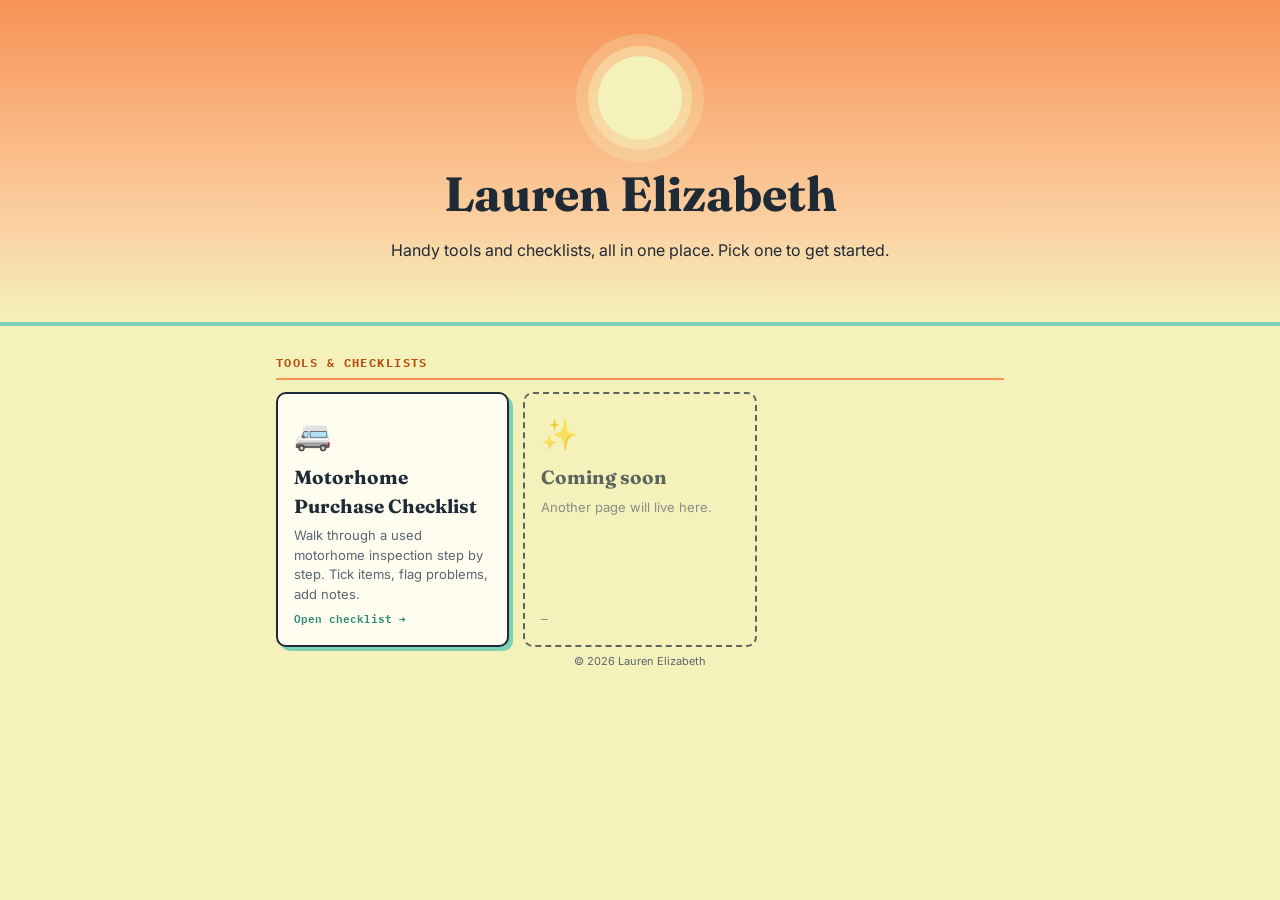
==== index.html @ 99475437 "Page Creation Beta" ====
<!DOCTYPE html>
<html lang="en">

<head>
  <meta charset="UTF-8">
  <meta name="viewport" content="width=device-width, initial-scale=1.0">
  <title>Lauren Elizabeth — Home</title>
  <link rel="preconnect" href="https://fonts.googleapis.com">
  <link
    href="https://fonts.googleapis.com/css2?family=Fraunces:opsz,wght@9..144,600;9..144,700&family=Inter:wght@400;500;600;700&family=IBM+Plex+Mono:wght@500;600&display=swap"
    rel="stylesheet">
  <link rel="stylesheet" href="styles.css">
</head>

<body>

  <header class="hero">
    <div class="sun" aria-hidden="true"></div>
    <h1>Lauren Elizabeth</h1>
    <p>Handy tools and checklists, all in one place. Pick one to get started.</p>
  </header>

  <main class="hub">
    <h2>Tools &amp; Checklists</h2>
    <div class="tile-grid">

      <a class="tile" href="motorhome-checklist.html">
        <span class="emoji" aria-hidden="true">🚐</span>
        <span class="t-title">Motorhome Purchase Checklist</span>
        <span class="t-desc">Walk through a used motorhome inspection step by step. Tick items, flag problems, add
          notes.</span>
        <span class="t-go">Open checklist →</span>
      </a>

      <!-- To add a new page later: copy the block above, change the href, emoji, title and description. -->

      <div class="tile soon" aria-disabled="true">
        <span class="emoji" aria-hidden="true">✨</span>
        <span class="t-title">Coming soon</span>
        <span class="t-desc">Another page will live here.</span>
        <span class="t-go">—</span>
      </div>

    </div>
  </main>

  <footer>© <span id="yr"></span> Lauren Elizabeth</footer>
  <script>document.getElementById("yr").textContent = new Date().getFullYear();</script>
</body>

</html>
---- styles.css ----
/* ==========================================================
   Summer Sunrise theme — shared by index.html and
   motorhome-checklist.html
   Palette: #F4F1BB  #F79256  #FBD1A2  #7DCFB6
   ========================================================== */
:root{
  --butter:#F4F1BB;      /* soft yellow  */
  --orange:#F79256;      /* sunrise orange */
  --peach:#FBD1A2;       /* peach */
  --teal:#7DCFB6;        /* seafoam */

  --ink:#1F2A37;         /* body text / headings */
  --ink-soft:#5B6672;    /* secondary text */
  --teal-deep:#2B8A72;   /* readable teal for text & borders */
  --orange-deep:#B9500F; /* readable orange for text */
  --paper:#FFFDF0;       /* card background */
  --line:rgba(31,42,55,.12);
}

*{box-sizing:border-box;}
html,body{margin:0;padding:0;}
html{scroll-behavior:smooth;}
body{
  background:var(--butter);
  color:var(--ink);
  font-family:'Inter',system-ui,sans-serif;
  -webkit-font-smoothing:antialiased;
  line-height:1.5;
  padding-bottom:80px;
}
.mono{font-family:'IBM Plex Mono',monospace;}
.display{font-family:'Fraunces',serif;}
a{color:inherit;}

/* ---------- Header "data plate" ---------- */
.plate-wrap{
  background:linear-gradient(180deg,var(--orange) 0%,var(--peach) 100%);
  padding:22px 16px 18px;
  border-bottom:4px solid var(--teal);
}
.plate{
  max-width:760px;margin:0 auto;position:relative;
  background:var(--paper);
  border:2px solid var(--ink);
  border-radius:8px;
  padding:18px 20px 16px;
  box-shadow:4px 4px 0 rgba(31,42,55,.18);
}
.rivet{
  position:absolute;width:7px;height:7px;border-radius:50%;
  background:var(--orange);
  box-shadow:inset 0 -1px 1px rgba(0,0,0,.35);
}
.rivet.tl{top:8px;left:8px;} .rivet.tr{top:8px;right:8px;}
.rivet.bl{bottom:8px;left:8px;} .rivet.br{bottom:8px;right:8px;}
.plate-eyebrow{
  color:var(--orange-deep);font-size:11px;letter-spacing:.14em;
  text-transform:uppercase;margin:0 0 4px;font-weight:700;
}
.plate-title{
  font-family:'Fraunces',serif;font-size:28px;font-weight:700;
  margin:0 0 14px;color:var(--ink);
}
.back-link{
  display:inline-block;margin:0 0 10px;font-family:'IBM Plex Mono',monospace;
  font-size:11px;text-decoration:none;color:var(--ink);
  border-bottom:1px solid var(--ink);
}
.back-link:hover{color:var(--orange-deep);border-color:var(--orange-deep);}

.plate-fields{display:grid;grid-template-columns:1fr 1fr;gap:10px 16px;}
.pf{display:flex;flex-direction:column;gap:3px;}
.pf label{
  color:var(--ink-soft);font-size:9.5px;letter-spacing:.1em;
  text-transform:uppercase;font-weight:700;
}
.pf input{
  background:transparent;border:none;border-bottom:1.5px solid var(--ink);
  color:var(--ink);font-family:'IBM Plex Mono',monospace;font-size:13.5px;
  padding:3px 2px 5px;outline:none;
}
.pf input::placeholder{color:rgba(31,42,55,.35);}
.pf input:focus{border-bottom-color:var(--orange);}

.gauge-row{max-width:760px;margin:14px auto 0;}
.gauge-label{
  display:flex;justify-content:space-between;color:var(--ink);
  font-size:11px;letter-spacing:.08em;text-transform:uppercase;
  margin-bottom:5px;font-weight:600;
}
.gauge-track{height:9px;border-radius:5px;background:rgba(31,42,55,.18);overflow:hidden;}
.gauge-fill{height:100%;background:var(--teal-deep);transition:width .25s ease;}

/* ---------- Sticky section nav ---------- */
.nav-wrap{
  position:sticky;top:0;z-index:20;background:var(--butter);
  border-bottom:1px solid var(--line);padding:8px 0;
}
.mini-gauge-row{display:flex;align-items:center;gap:8px;padding:0 12px 7px;}
.mini-gauge-text,.mini-gauge-pct{
  font-family:'IBM Plex Mono',monospace;font-size:10px;white-space:nowrap;
}
.mini-gauge-text{color:var(--ink-soft);}
.mini-gauge-pct{font-weight:600;}
.mini-gauge-track{flex:1;height:6px;border-radius:3px;background:var(--peach);overflow:hidden;}
.mini-gauge-fill{height:100%;background:var(--teal-deep);transition:width .25s ease;}
.nav-scroll{display:flex;gap:6px;overflow-x:auto;padding:0 12px;scrollbar-width:none;}
.nav-scroll::-webkit-scrollbar{display:none;}
.nav-chip{
  flex:0 0 auto;font-family:'IBM Plex Mono',monospace;font-size:11px;
  padding:6px 11px;border-radius:20px;border:1.5px solid var(--line);
  background:var(--paper);color:var(--ink);white-space:nowrap;cursor:pointer;
}
.nav-chip:hover{background:var(--peach);}
.nav-chip.complete{background:var(--teal);border-color:var(--teal-deep);}
.nav-chip.has-flag{border-color:var(--orange);background:#FFE3CC;}

/* ---------- Body ---------- */
.container{max-width:760px;margin:0 auto;padding:18px 14px 0;}

.card-note{
  background:var(--paper);border:1px solid var(--line);
  border-left:5px solid var(--orange);border-radius:8px;
  padding:14px 16px;margin-bottom:18px;font-size:14px;
}
.card-note h3{
  margin:0 0 6px;font-size:12px;text-transform:uppercase;
  letter-spacing:.08em;color:var(--orange-deep);font-weight:700;
}
.card-note p{margin:0 0 8px;} .card-note p:last-child{margin:0;}

.section{
  margin-bottom:18px;background:var(--paper);
  border:1px solid var(--line);border-radius:8px;overflow:hidden;
}
.section-head{
  display:flex;align-items:center;justify-content:space-between;
  padding:13px 16px;cursor:pointer;background:var(--peach);
  border-bottom:1px solid var(--line);
}
.section-head:hover{background:#F9C690;}
.section-head-left{display:flex;align-items:baseline;gap:9px;}
.section-num{font-family:'IBM Plex Mono',monospace;font-size:11px;color:var(--orange-deep);font-weight:700;}
.section-title{font-family:'Fraunces',serif;font-size:17px;font-weight:700;}
.section-count{font-family:'IBM Plex Mono',monospace;font-size:11px;color:var(--ink);}
.chevron{transition:transform .2s ease;color:var(--ink);font-size:13px;margin-left:8px;}
.section.collapsed .chevron{transform:rotate(-90deg);}
.section.collapsed .section-body{display:none;}
.section-body{padding:6px 6px 10px;}
.section.is-complete .section-head{background:var(--teal);}

.section-intro{
  margin:8px 10px 4px;padding:8px 12px;font-size:13px;
  background:var(--butter);border-radius:6px;color:var(--ink);
}
.group-title{
  margin:14px 14px 2px;font-family:'IBM Plex Mono',monospace;font-size:11px;
  letter-spacing:.1em;text-transform:uppercase;font-weight:700;
  color:var(--teal-deep);border-bottom:2px solid var(--teal);padding-bottom:4px;
}

/* ---------- Checklist items ---------- */
.item{padding:8px 14px;border-bottom:1px solid var(--line);}
.item:last-child{border-bottom:none;}
.item-row{display:flex;gap:10px;align-items:flex-start;}
.item input[type=checkbox]{
  appearance:none;-webkit-appearance:none;flex:0 0 auto;
  width:22px;height:22px;margin:1px 0 0;border:2px solid var(--ink);
  border-radius:5px;background:#fff;cursor:pointer;position:relative;
}
.item input[type=checkbox]:checked{background:var(--teal);border-color:var(--teal-deep);}
.item input[type=checkbox]:checked::after{
  content:"";position:absolute;left:6px;top:1px;width:5px;height:11px;
  border:solid var(--ink);border-width:0 2.5px 2.5px 0;transform:rotate(45deg);
}
.item input[type=checkbox]:focus-visible{outline:3px solid var(--orange);outline-offset:2px;}
.item-label{flex:1;font-size:14px;cursor:pointer;}
.item.checked .item-label{color:var(--ink-soft);text-decoration:line-through;text-decoration-color:rgba(31,42,55,.3);}
.item-tools{display:flex;gap:6px;flex:0 0 auto;}
.tool-btn{
  font-family:'IBM Plex Mono',monospace;font-size:10.5px;
  border:1px solid var(--line);background:#fff;color:var(--ink-soft);
  border-radius:12px;padding:2px 8px;cursor:pointer;
}
.tool-btn:hover{background:var(--peach);color:var(--ink);}
.tool-btn.on{background:var(--orange);border-color:var(--orange-deep);color:var(--ink);font-weight:600;}
.item.flagged{background:#FFEBD9;}
.note-box{display:none;margin:7px 0 2px 32px;}
.note-box.open{display:block;}

textarea,.table-input{
  width:100%;border:1px solid var(--line);border-radius:5px;padding:7px 8px;
  font-family:'Inter',sans-serif;font-size:13px;background:#fff;color:var(--ink);
}
textarea{min-height:52px;resize:vertical;}
textarea:focus,.table-input:focus{outline:2px solid var(--orange);outline-offset:0;}

/* ---------- Unit details & notes tables ---------- */
.field-grid{display:grid;grid-template-columns:1fr 1fr;gap:10px 14px;padding:12px 14px 6px;}
.field-grid .pf label{color:var(--ink-soft);}
.field-grid .pf input{
  border:1px solid var(--line);border-radius:5px;background:#fff;padding:7px 8px;
  font-size:13px;
}
.field-grid .pf.wide{grid-column:1/-1;}
.issues{width:100%;border-collapse:collapse;font-size:13px;}
.issues th{
  text-align:left;font-family:'IBM Plex Mono',monospace;font-size:10px;
  letter-spacing:.08em;text-transform:uppercase;color:var(--ink-soft);padding:4px 4px;
}
.issues td{padding:3px 3px;}
.issues td.chk{text-align:center;width:44px;}
.issues-wrap{padding:8px 10px;overflow-x:auto;}
.issues-wrap .table-input{min-width:90px;}

/* ---------- Red flags ---------- */
.section.redflags .section-head{background:#FFC9A8;}
.redflag-list{list-style:none;margin:0;padding:6px 14px;}
.redflag-list li{padding:6px 0 6px 26px;position:relative;border-bottom:1px solid var(--line);font-size:14px;}
.redflag-list li:last-child{border-bottom:none;}
.redflag-list li::before{content:"⚑";position:absolute;left:2px;color:var(--orange-deep);}

/* ---------- Summary ---------- */
.summary{
  background:var(--ink);color:var(--butter);border-radius:8px;
  padding:18px 16px;margin:22px 0;
}
.summary h2{font-family:'Fraunces',serif;font-size:20px;margin:0 0 12px;}
.summary-grid{display:grid;grid-template-columns:repeat(3,1fr);gap:8px;margin-bottom:14px;}
.sg-cell{
  background:rgba(244,241,187,.08);border:1px solid rgba(244,241,187,.2);
  border-radius:6px;text-align:center;padding:8px 4px;
}
.sg-num{font-family:'IBM Plex Mono',monospace;font-size:20px;font-weight:600;}
.sg-label{font-size:9.5px;letter-spacing:.06em;text-transform:uppercase;opacity:.75;margin-top:2px;}
.flag-list{
  background:rgba(247,146,86,.18);border:1px solid rgba(247,146,86,.6);
  border-radius:6px;padding:10px 12px;font-size:13px;margin-bottom:12px;
}
.flag-list .fl-title{color:var(--peach);font-weight:700;font-size:11px;letter-spacing:.06em;text-transform:uppercase;margin-bottom:6px;}
.flag-list ul{margin:0;padding-left:16px;}
.btn-row{display:flex;gap:8px;flex-wrap:wrap;}
button.action{
  font-family:'IBM Plex Mono',monospace;font-size:12px;letter-spacing:.03em;
  padding:9px 14px;border-radius:6px;border:1.5px solid var(--teal);
  background:transparent;color:var(--teal);cursor:pointer;
}
button.action:hover{background:var(--teal);color:var(--ink);}
button.action.reset{border-color:var(--orange);color:var(--orange);}
button.action.reset:hover{background:var(--orange);color:var(--ink);}

.phase-btns{display:flex;gap:6px;justify-content:flex-end;margin:0 0 10px;}
.phase-btn{
  font-family:'IBM Plex Mono',monospace;font-size:10.5px;padding:4px 10px;
  border-radius:14px;border:1.5px solid var(--teal-deep);background:var(--paper);
  color:var(--teal-deep);cursor:pointer;font-weight:600;
}
.phase-btn:hover{background:var(--teal-deep);color:#fff;}

.save-toast{
  position:fixed;bottom:14px;left:50%;transform:translateX(-50%);
  background:var(--ink);color:var(--butter);font-family:'IBM Plex Mono',monospace;
  font-size:11px;padding:7px 14px;border-radius:20px;opacity:0;
  transition:opacity .3s ease;pointer-events:none;z-index:50;
}
.save-toast.show{opacity:.95;}
footer{max-width:760px;margin:0 auto;padding:6px 14px 30px;font-size:11px;color:var(--ink-soft);text-align:center;}
.sources{font-size:12px;color:var(--ink-soft);}
.sources ul{margin:6px 0 0;padding-left:18px;}

/* ==========================================================
   Landing page
   ========================================================== */
.hero{
  background:linear-gradient(180deg,var(--orange) 0%,var(--peach) 70%,var(--butter) 100%);
  padding:56px 18px 60px;text-align:center;border-bottom:4px solid var(--teal);
}
.hero .sun{
  width:84px;height:84px;border-radius:50%;margin:0 auto 18px;
  background:var(--butter);box-shadow:0 0 0 10px rgba(244,241,187,.45),0 0 0 22px rgba(244,241,187,.25);
}
.hero h1{font-family:'Fraunces',serif;font-size:clamp(32px,7vw,48px);margin:0 0 8px;font-weight:700;}
.hero p{max-width:520px;margin:0 auto;font-size:16px;}
.hub{max-width:760px;margin:0 auto;padding:28px 16px 0;}
.hub h2{
  font-family:'IBM Plex Mono',monospace;font-size:12px;letter-spacing:.12em;
  text-transform:uppercase;color:var(--orange-deep);margin:0 0 12px;
  border-bottom:2px solid var(--orange);padding-bottom:6px;
}
.tile-grid{display:grid;grid-template-columns:repeat(auto-fill,minmax(220px,1fr));gap:14px;}
.tile{
  display:flex;flex-direction:column;gap:6px;text-decoration:none;
  background:var(--paper);border:2px solid var(--ink);border-radius:10px;
  padding:18px 16px;box-shadow:4px 4px 0 var(--teal);
  transition:transform .12s ease,box-shadow .12s ease;
}
.tile:hover,.tile:focus-visible{transform:translate(-2px,-2px);box-shadow:6px 6px 0 var(--orange);outline:none;}
.tile .emoji{font-size:30px;}
.tile .t-title{font-family:'Fraunces',serif;font-size:19px;font-weight:700;}
.tile .t-desc{font-size:13px;color:var(--ink-soft);}
.tile .t-go{margin-top:auto;font-family:'IBM Plex Mono',monospace;font-size:11px;font-weight:600;color:var(--teal-deep);}
.tile.soon{
  border-style:dashed;box-shadow:none;background:transparent;
  cursor:default;opacity:.7;
}
.tile.soon:hover{transform:none;box-shadow:none;}
.tile.soon .t-go{color:var(--ink-soft);}

/* ---------- Small screens ---------- */
@media (max-width:520px){
  .plate-fields,.field-grid{grid-template-columns:1fr;}
  .plate-title{font-size:23px;}
  .item-row{flex-wrap:wrap;}
  .item-tools{margin-left:32px;}
}

/* ---------- Print ---------- */
@media print{
  body{background:#fff;padding:0;}
  .nav-wrap,.btn-row,.phase-btns,.tool-btn,.save-toast,.back-link{display:none !important;}
  .section.collapsed .section-body{display:block !important;}
  .note-box.open{display:block !important;}
  .section{break-inside:avoid-page;}
  .plate-wrap{background:#fff;border-bottom:2px solid var(--ink);}
  .summary{background:#fff;color:var(--ink);border:1px solid var(--ink);}
  .sg-cell{border-color:var(--ink);}
}
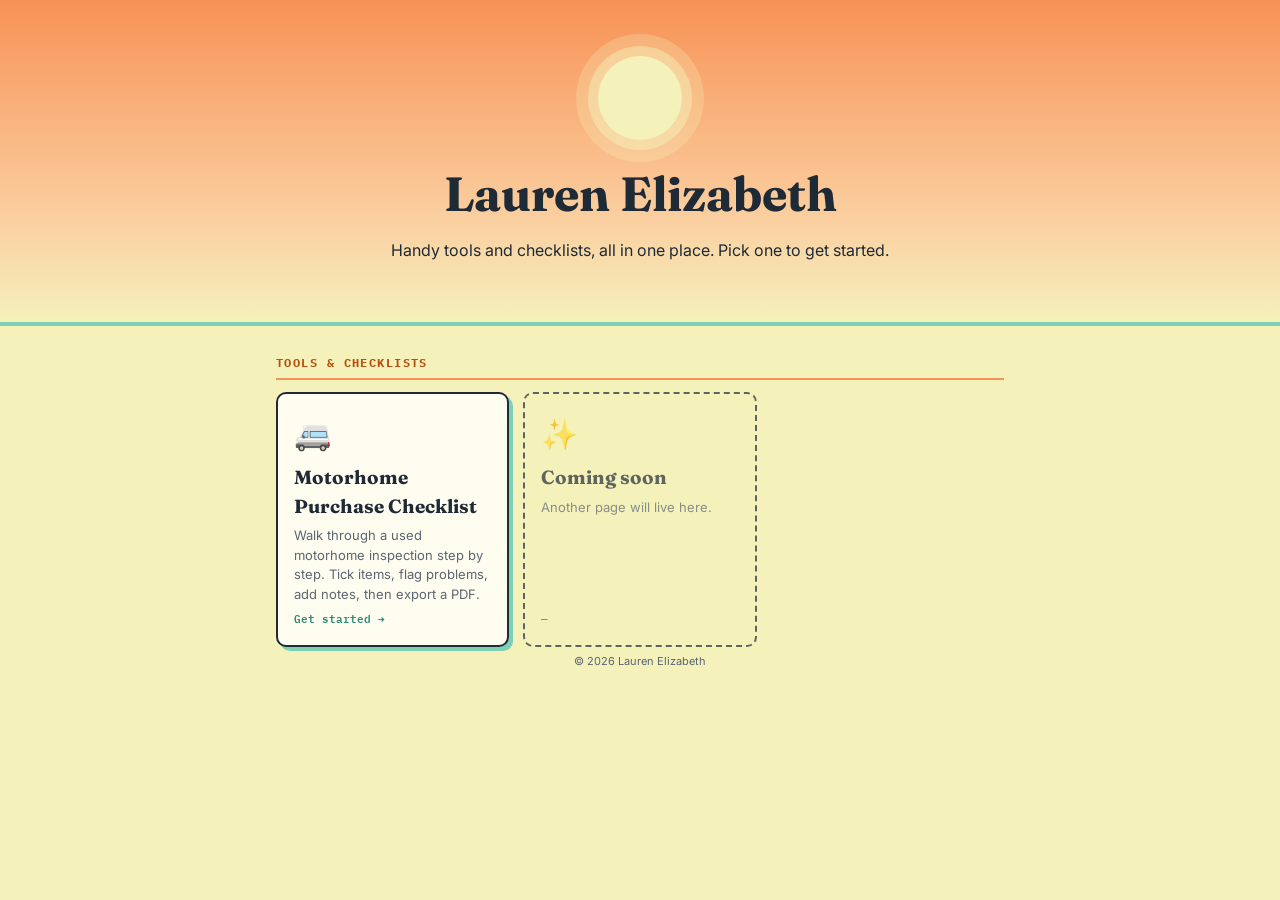
==== commit 14a78407: "Add How to Use page, PDF export and Save to Drive Home tile now opens a how-to page with the walkthr" ====
--- a/index.html
+++ b/index.html
@@ -24,12 +24,12 @@
     <h2>Tools &amp; Checklists</h2>
     <div class="tile-grid">
 
-      <a class="tile" href="motorhome-checklist.html">
+      <a class="tile" href="motorhome-howto.html">
         <span class="emoji" aria-hidden="true">🚐</span>
         <span class="t-title">Motorhome Purchase Checklist</span>
         <span class="t-desc">Walk through a used motorhome inspection step by step. Tick items, flag problems, add
-          notes.</span>
-        <span class="t-go">Open checklist →</span>
+          notes, then export a PDF.</span>
+        <span class="t-go">Get started →</span>
       </a>
 
       <!-- To add a new page later: copy the block above, change the href, emoji, title and description. -->
--- a/styles.css
+++ b/styles.css
@@ -325,3 +325,26 @@
   .summary{background:#fff;color:var(--ink);border:1px solid var(--ink);}
   .sg-cell{border-color:var(--ink);}
 }
+
+/* ==========================================================
+   How-to page
+   ========================================================== */
+.steps{margin:6px 0 10px;padding-left:20px;}
+.steps li{margin:0 0 7px;}
+.section-head.static{cursor:default;}
+.section-head.static:hover{background:var(--peach);}
+.start-btn{
+  display:inline-block;margin-top:2px;padding:11px 18px;border-radius:8px;
+  background:var(--ink);color:var(--butter);text-decoration:none;
+  font-family:'IBM Plex Mono',monospace;font-size:13px;font-weight:600;
+  box-shadow:3px 3px 0 var(--teal);
+}
+.start-btn:hover,.start-btn:focus-visible{background:var(--teal-deep);color:#fff;outline:none;}
+.start-card{
+  background:var(--paper);border:2px solid var(--ink);border-radius:10px;
+  padding:20px 18px;text-align:center;box-shadow:4px 4px 0 var(--orange);margin:24px 0;
+}
+.start-card h2{font-family:'Fraunces',serif;font-size:21px;margin:0 0 6px;}
+.start-card p{margin:0 0 14px;color:var(--ink-soft);font-size:14px;}
+.save-note{font-size:11px;color:rgba(244,241,187,.75);margin:10px 0 0;}
+@media print{.start-btn,.start-card{display:none !important;}}
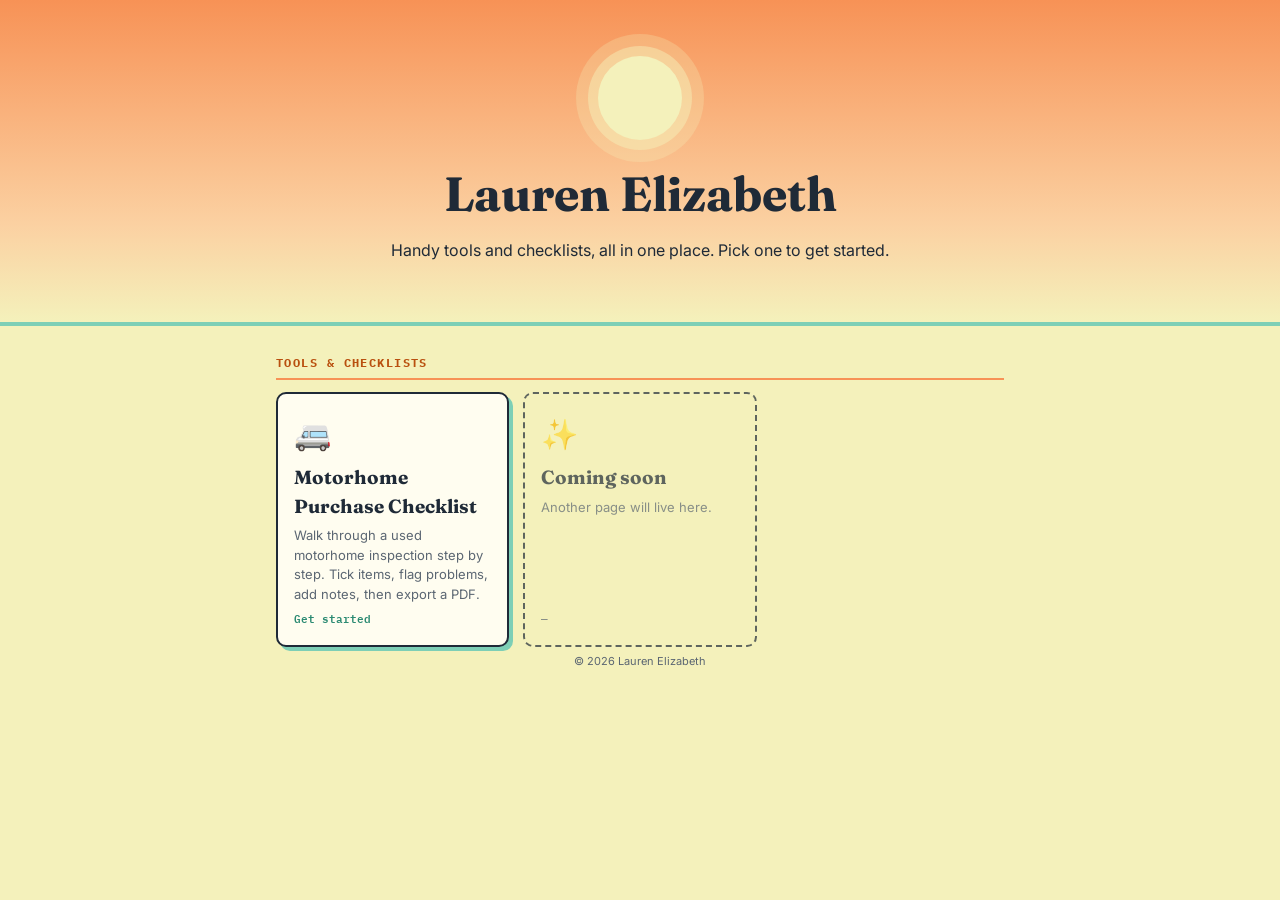
==== commit 889ab73e: "Simplify how-to page to two cards and a start button Drop Items to have, show Items to bring as a bu" ====
--- a/index.html
+++ b/index.html
@@ -29,7 +29,7 @@
         <span class="t-title">Motorhome Purchase Checklist</span>
         <span class="t-desc">Walk through a used motorhome inspection step by step. Tick items, flag problems, add
           notes, then export a PDF.</span>
-        <span class="t-go">Get started →</span>
+        <span class="t-go">Get started</span>
       </a>
 
       <!-- To add a new page later: copy the block above, change the href, emoji, title and description. -->
--- a/styles.css
+++ b/styles.css
@@ -348,3 +348,7 @@
 .start-card p{margin:0 0 14px;color:var(--ink-soft);font-size:14px;}
 .save-note{font-size:11px;color:rgba(244,241,187,.75);margin:10px 0 0;}
 @media print{.start-btn,.start-card{display:none !important;}}
+.bring-list{margin:6px 0 0;padding-left:20px;}
+.bring-list li{margin:0 0 5px;}
+.start-wrap{text-align:center;margin:24px 0;}
+@media print{.start-wrap{display:none !important;}}
